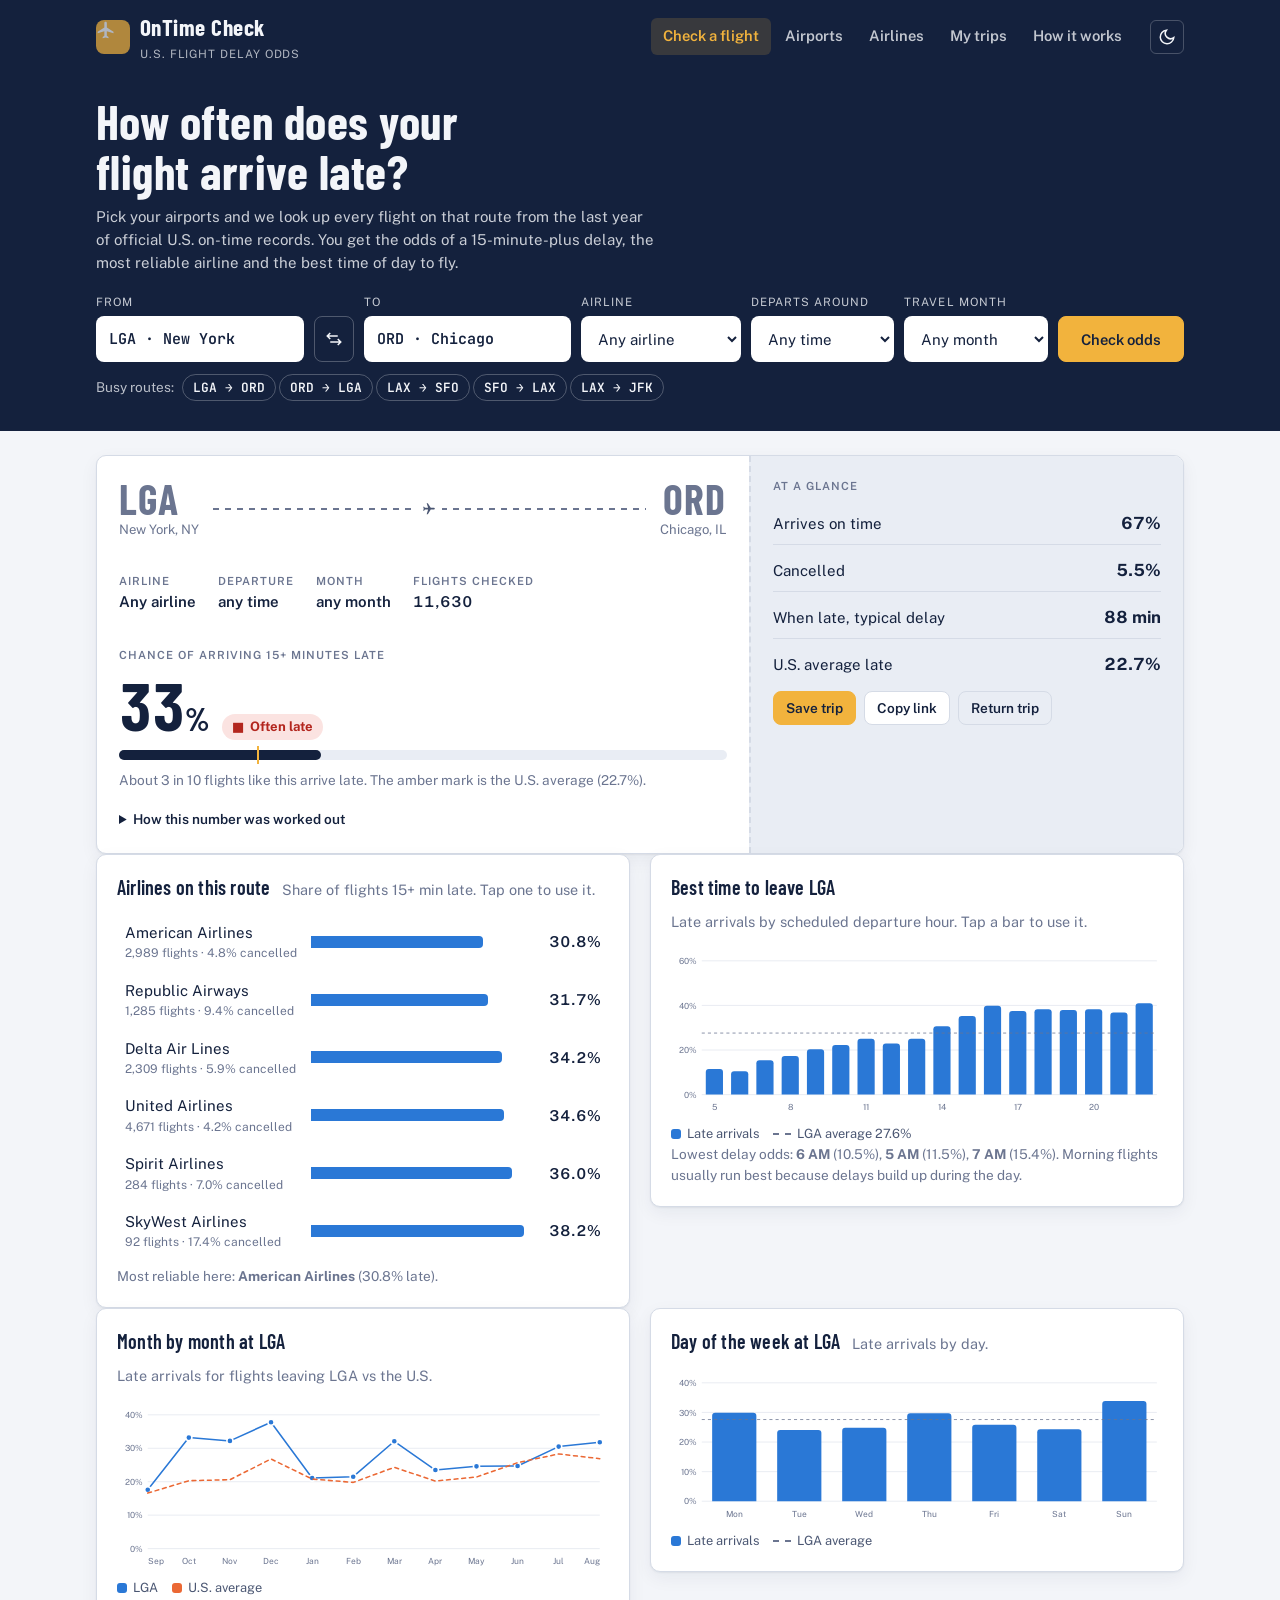
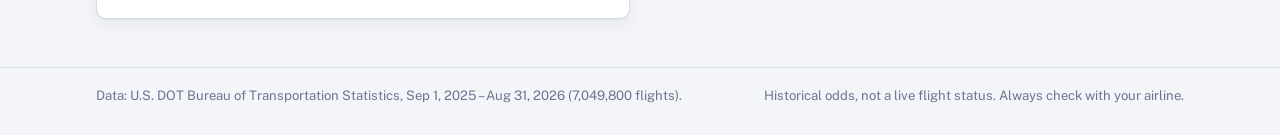
==== website/index.html @ 1e37e2f4 "Flight Delay Analysis BDA project: PySpark pipeline, dashboard and customer website - PySpark pipeli" ====
<!doctype html>
<html lang="en">
<head>
<meta charset="utf-8">
<meta name="viewport" content="width=device-width, initial-scale=1, viewport-fit=cover">
<title>OnTime Check</title>
<meta name="claude:viewport-fit-sides" content="cover">
<meta name="description" content="Check how often your U.S. flight arrives late, compare airlines on your route and find the best time to fly. Based on a year of official BTS on-time records.">
<link rel="icon" href="data:image/svg+xml,%3Csvg xmlns='http://www.w3.org/2000/svg' viewBox='0 0 32 32'%3E%3Crect width='32' height='32' rx='7' fill='%23f2b33d'/%3E%3Cpath transform='translate(4 4)' d='M21%2016v-2l-8-5V3.5C13%202.67%2012.33%202%2011.5%202S10%202.67%2010%203.5V9l-8%205v2l8-2.5V19l-2%201.5V22l3.5-1%203.5%201v-1.5L13%2019v-5.5l8%202.5z' fill='%2314213d'/%3E%3C/svg%3E">
<link rel="preconnect" href="https://fonts.googleapis.com">
<link rel="preconnect" href="https://fonts.gstatic.com" crossorigin>
<link rel="stylesheet" href="https://fonts.googleapis.com/css2?family=Barlow+Condensed:wght@600;700&family=JetBrains+Mono:wght@500;600&family=Public+Sans:wght@400;600;700&display=swap">
<link rel="stylesheet" href="styles.css">
</head>
<body>
<header class="top">
  <div class="wrap">
    <a class="brand" href="#check" aria-label="OnTime Check home">
      <span class="brand-mark" aria-hidden="true">
        <svg width="20" height="20" viewBox="0 0 24 24" fill="currentColor"><path d="M21 16v-2l-8-5V3.5C13 2.67 12.33 2 11.5 2S10 2.67 10 3.5V9l-8 5v2l8-2.5V19l-2 1.5V22l3.5-1 3.5 1v-1.5L13 19v-5.5l8 2.5z"/></svg>
      </span>
      <div><b>OnTime Check</b><span>U.S. flight delay odds</span></div>
    </a>
    <nav class="tabs" aria-label="Sections">
      <a href="#check" data-view="check">Check a flight</a>
      <a href="#airports" data-view="airports">Airports</a>
      <a href="#airlines" data-view="airlines">Airlines</a>
      <a href="#trips" data-view="trips">My trips <span class="badge-count" id="trip-count" hidden>0</span></a>
      <a href="#about" data-view="about">How it works</a>
    </nav>
    <button class="icon-btn" id="theme-toggle" type="button" aria-label="Switch light or dark theme" title="Switch theme">
      <svg width="18" height="18" viewBox="0 0 24 24" fill="none" stroke="currentColor" stroke-width="2"><path d="M21 12.8A9 9 0 1 1 11.2 3a7 7 0 0 0 9.8 9.8z"/></svg>
    </button>
  </div>
</header>

<section class="hero" id="hero">
  <div class="wrap">
    <h1>How often does your flight arrive late?</h1>
    <p class="lede">Pick your airports and we look up every flight on that route from the last year of
      official U.S. on-time records. You get the odds of a 15-minute-plus delay, the most reliable airline and the best time of day to fly.</p>
    <form class="searchbar" id="search" autocomplete="off" novalidate>
      <div class="field from">
        <label for="from">From</label>
        <div class="combo"><input id="from" name="from" placeholder="City or code, e.g. JFK" role="combobox" aria-expanded="false" aria-autocomplete="list" aria-controls="from-list" spellcheck="false"><ul class="combo-list" id="from-list" role="listbox" hidden></ul></div>
      </div>
      <button class="swap" type="button" id="swap" aria-label="Swap origin and destination" title="Swap">
        <svg width="18" height="18" viewBox="0 0 24 24" fill="none" stroke="currentColor" stroke-width="2"><path d="M7 4l-4 4 4 4M3 8h14M17 20l4-4-4-4M21 16H7"/></svg>
      </button>
      <div class="field to">
        <label for="to">To</label>
        <div class="combo"><input id="to" name="to" placeholder="City or code, e.g. LAX" role="combobox" aria-expanded="false" aria-autocomplete="list" aria-controls="to-list" spellcheck="false"><ul class="combo-list" id="to-list" role="listbox" hidden></ul></div>
      </div>
      <div class="field airline opt">
        <label for="airline">Airline</label>
        <select id="airline" name="airline"><option value="">Any airline</option></select>
      </div>
      <div class="field hour opt">
        <label for="hour">Departs around</label>
        <select id="hour" name="hour"><option value="">Any time</option></select>
      </div>
      <div class="field month opt">
        <label for="month">Travel month</label>
        <select id="month" name="month"><option value="">Any month</option></select>
      </div>
      <div class="go"><button class="btn primary" type="submit">Check odds</button></div>
    </form>
    <div class="example-row"><span style="opacity:.75">Busy routes:</span><span id="examples"></span></div>
  </div>
</section>

<main class="wrap" id="app">
  <noscript><div class="panel">This site needs JavaScript turned on.</div></noscript>
  <section id="view-check" data-section="check"></section>
  <section id="view-airports" data-section="airports" hidden></section>
  <section id="view-airlines" data-section="airlines" hidden></section>
  <section id="view-trips" data-section="trips" hidden></section>
  <section id="view-about" data-section="about" hidden></section>
</main>

<footer>
  <div class="wrap">
    <span id="footer-source">Data: U.S. DOT Bureau of Transportation Statistics, On-Time Reporting Carrier Performance.</span>
    <span>Historical odds, not a live flight status. Always check with your airline.</span>
  </div>
</footer>

<div class="toast" id="toast" role="status" aria-live="polite" hidden></div>

<script src="data/site-data.js"></script>
<script src="app.js"></script>
</body>
</html>
---- website/styles.css ----
/* Layout: a departures-board header band, then one working column of panels.
   Ink-navy + runway-amber identity; chart series use the validated dataviz pair. */
:root {
  --bg: #f3f5f9;
  --surface: #ffffff;
  --surface-2: #e9edf4;
  --ink: #14213d;
  --ink-2: #4a5672;
  --ink-3: #6b7590;
  --line: #d5dbe6;
  --board: #14213d;
  --board-ink: #f3f5f9;
  --amber: #f2b33d;
  --accent: #1f5fbf;
  --accent-ink: #ffffff;
  --series-1: #2a78d6;
  --series-2: #eb6834;
  --grid: #e3e7ef;
  --good: #1d7a46;
  --good-bg: #e2f3e9;
  --warn: #8a5a00;
  --warn-bg: #fdf0d2;
  --bad: #b3261e;
  --bad-bg: #fbe3e1;
  --shadow: 0 1px 2px rgba(20, 33, 61, .06), 0 6px 18px rgba(20, 33, 61, .06);
  --display: "Barlow Condensed", "Arial Narrow", "Roboto Condensed", sans-serif;
  --body: "Public Sans", "Segoe UI", system-ui, -apple-system, sans-serif;
  --mono: "JetBrains Mono", "Cascadia Mono", Consolas, ui-monospace, monospace;
  --radius: 10px;
  color-scheme: light;
}
@media (prefers-color-scheme: dark) {
  :root:not([data-theme="light"]) {
    --bg: #0d1424; --surface: #151f33; --surface-2: #1d2a42; --ink: #e8edf6; --ink-2: #b4bfd3;
    --ink-3: #8c98b0; --line: #2a3853; --board: #0a101d; --board-ink: #e8edf6; --amber: #f5bf57;
    --accent: #5b9bf0; --accent-ink: #0d1424; --series-1: #3987e5; --series-2: #d95926; --grid: #22304a;
    --good: #6fd39a; --good-bg: #133524; --warn: #f5c76b; --warn-bg: #3a2c0c; --bad: #ff8a80;
    --bad-bg: #3d1614; --shadow: 0 1px 2px rgba(0, 0, 0, .3), 0 6px 18px rgba(0, 0, 0, .25);
    color-scheme: dark;
  }
}
:root[data-theme="dark"] {
  --bg: #0d1424; --surface: #151f33; --surface-2: #1d2a42; --ink: #e8edf6; --ink-2: #b4bfd3;
  --ink-3: #8c98b0; --line: #2a3853; --board: #0a101d; --board-ink: #e8edf6; --amber: #f5bf57;
  --accent: #5b9bf0; --accent-ink: #0d1424; --series-1: #3987e5; --series-2: #d95926; --grid: #22304a;
  --good: #6fd39a; --good-bg: #133524; --warn: #f5c76b; --warn-bg: #3a2c0c; --bad: #ff8a80;
  --bad-bg: #3d1614; --shadow: 0 1px 2px rgba(0, 0, 0, .3), 0 6px 18px rgba(0, 0, 0, .25);
  color-scheme: dark;
}

* { box-sizing: border-box; }
[hidden] { display: none !important; }
html { -webkit-text-size-adjust: 100%; }
body {
  margin: 0; background: var(--bg); color: var(--ink);
  font: 15px/1.55 var(--body);
}
body::before {
  content: ""; position: fixed; inset: 0 0 auto; height: env(safe-area-inset-top, 0px);
  z-index: 10; background: var(--board);
}
.wrap {
  max-width: 1120px; margin: 0 auto;
  padding-left: max(16px, env(safe-area-inset-left, 0px));
  padding-right: max(16px, env(safe-area-inset-right, 0px));
}
a { color: var(--accent); }
h1, h2, h3 { font-family: var(--display); font-weight: 600; letter-spacing: .01em; text-wrap: balance; margin: 0; }
h2 { font-size: 1.7rem; line-height: 1.15; }
h3 { font-size: 1.25rem; line-height: 1.2; }
p { margin: 0; }
.code { font-family: var(--mono); font-weight: 600; letter-spacing: .02em; }
.num { font-variant-numeric: tabular-nums; }
.muted { color: var(--ink-3); }
.small { font-size: .85rem; }
:focus-visible { outline: 3px solid var(--amber); outline-offset: 2px; border-radius: 4px; }

/* Header band ---------------------------------------------------------------- */
.top {
  position: sticky; top: env(safe-area-inset-top, 0px); z-index: 5;
  background: var(--board); color: var(--board-ink);
}
.top .wrap { display: flex; align-items: center; gap: 16px; padding-block: 10px; flex-wrap: wrap; }
.brand { display: flex; align-items: center; gap: 10px; color: inherit; text-decoration: none; margin-right: auto; }
.brand-mark {
  width: 34px; height: 34px; border-radius: 8px; background: var(--amber); color: #14213d;
  display: grid; place-items: center; flex: none;
}
.brand b { font-family: var(--display); font-size: 1.45rem; font-weight: 700; letter-spacing: .02em; }
.brand span { display: block; font-size: .72rem; color: var(--board-ink); opacity: .7; letter-spacing: .08em; text-transform: uppercase; }
nav.tabs { display: flex; gap: 2px; flex-wrap: wrap; }
nav.tabs a {
  color: var(--board-ink); opacity: .78; text-decoration: none; padding: 7px 12px; border-radius: 6px;
  font-weight: 600; font-size: .92rem;
}
nav.tabs a:hover { opacity: 1; background: rgba(255, 255, 255, .08); }
nav.tabs a[aria-current="page"] { opacity: 1; background: rgba(242, 179, 61, .16); color: var(--amber); }
.icon-btn {
  background: transparent; border: 1px solid rgba(255, 255, 255, .22); color: var(--board-ink);
  border-radius: 6px; width: 34px; height: 34px; display: grid; place-items: center; cursor: pointer;
}
.badge-count {
  display: inline-block; min-width: 18px; padding: 0 5px; margin-left: 4px; border-radius: 9px;
  background: var(--amber); color: #14213d; font-size: .72rem; line-height: 18px; text-align: center;
}

/* Hero / search board -------------------------------------------------------- */
.hero { background: var(--board); color: var(--board-ink); padding-block: 22px 30px; }
.hero h1 { font-size: clamp(2rem, 5vw, 3rem); line-height: 1.05; font-weight: 700; max-width: 22ch; }
.hero p.lede { margin-top: 8px; max-width: 62ch; opacity: .82; }
.searchbar {
  margin-top: 20px; display: grid; gap: 10px;
  grid-template-columns: minmax(0, 1.3fr) auto minmax(0, 1.3fr) minmax(0, 1fr) minmax(0, .9fr) minmax(0, .9fr) auto;
  align-items: end;
}
.field { display: grid; gap: 4px; min-width: 0; }
.field label { font-size: .72rem; text-transform: uppercase; letter-spacing: .09em; opacity: .8; }
.hero .field input, .hero .field select {
  width: 100%; height: 46px; border-radius: 8px; border: 1px solid transparent;
  background: var(--surface); color: var(--ink); padding: 0 12px; font: inherit;
}
.hero .field input { font-family: var(--mono); font-weight: 600; }
.swap {
  height: 46px; width: 40px; border-radius: 8px; border: 1px solid rgba(255, 255, 255, .25);
  background: transparent; color: var(--board-ink); cursor: pointer; display: grid; place-items: center;
}
.btn {
  height: 42px; padding: 0 16px; border-radius: 8px; border: 1px solid var(--line); background: var(--surface);
  color: var(--ink); font: 600 .92rem var(--body); cursor: pointer; display: inline-flex; align-items: center; gap: 8px;
  text-decoration: none; white-space: nowrap;
}
.btn:hover { border-color: var(--ink-3); }
.btn.primary { background: var(--amber); border-color: var(--amber); color: #14213d; }
.btn.primary:hover { filter: brightness(1.05); }
.btn.small { height: 34px; padding: 0 12px; font-size: .85rem; }
.btn.ghost { background: transparent; }
.hero .btn.primary { height: 46px; padding: 0 22px; }
.example-row { margin-top: 12px; display: flex; gap: 8px; flex-wrap: wrap; align-items: center; font-size: .85rem; }
.chip {
  border: 1px solid rgba(255, 255, 255, .25); color: var(--board-ink); background: transparent;
  border-radius: 999px; padding: 4px 10px; font: 600 .8rem var(--mono); cursor: pointer;
}
.chip:hover { border-color: var(--amber); color: var(--amber); }

/* Combobox */
.combo { position: relative; }
.combo-list {
  position: absolute; z-index: 20; left: 0; right: 0; top: calc(100% + 4px); margin: 0; padding: 4px;
  list-style: none; background: var(--surface); color: var(--ink); border: 1px solid var(--line);
  border-radius: 8px; box-shadow: var(--shadow); max-height: 300px; overflow: auto; min-width: 240px;
}
.combo-list li { padding: 7px 9px; border-radius: 6px; cursor: pointer; display: flex; gap: 10px; align-items: baseline; }
.combo-list li[aria-selected="true"], .combo-list li:hover { background: var(--surface-2); }
.combo-list li .code { min-width: 3.2ch; }
.combo-list li small { color: var(--ink-3); margin-left: auto; white-space: nowrap; }

/* Main ------------------------------------------------------------------------ */
main { padding-block: 24px 48px; display: grid; gap: 20px; }
.panel {
  background: var(--surface); border: 1px solid var(--line); border-radius: var(--radius);
  padding: 20px; min-width: 0; box-shadow: var(--shadow);
}
.panel-head { display: flex; align-items: baseline; gap: 12px; flex-wrap: wrap; margin-bottom: 14px; }
.panel-head p { color: var(--ink-3); font-size: .9rem; }
.panel-head .spacer { margin-left: auto; }
.grid-2 { align-items: start; display: grid; grid-template-columns: repeat(2, minmax(0, 1fr)); gap: 20px; }
.grid-3 { display: grid; grid-template-columns: repeat(3, minmax(0, 1fr)); gap: 20px; }

/* Boarding-pass result */
.pass { display: grid; grid-template-columns: minmax(0, 1.5fr) minmax(0, 1fr); padding: 0; overflow: hidden; }
.pass-main { padding: 22px; display: grid; gap: 18px; align-content: start; min-width: 0; }
.pass-stub {
  padding: 22px; border-left: 2px dashed var(--line); background: var(--surface-2);
  display: grid; gap: 14px; align-content: start; min-width: 0;
}
.route-line { display: flex; align-items: center; gap: 14px; flex-wrap: wrap; }
.route-line .ap { display: grid; }
.route-line .ap .code { font-size: 2.6rem; line-height: 1; font-family: var(--display); font-weight: 700; letter-spacing: .03em; }
.route-line .ap span { font-size: .82rem; color: var(--ink-3); max-width: 22ch; }
.route-line .plane { flex: 1; min-width: 60px; height: 2px; background: repeating-linear-gradient(90deg, var(--ink-3) 0 6px, transparent 6px 12px); position: relative; }
.route-line .plane svg { position: absolute; left: 50%; top: 50%; background: var(--surface); padding: 6px 0; color: var(--ink-2); }
.meta-row { display: flex; gap: 22px; flex-wrap: wrap; }
.meta-row div { display: grid; }
.meta-row dt, .label {
  font-size: .7rem; text-transform: uppercase; letter-spacing: .09em; color: var(--ink-3); font-weight: 600;
}
.meta-row dd { margin: 0; font-weight: 600; }
.big-figure { display: flex; align-items: baseline; gap: 12px; flex-wrap: wrap; }
.big-figure .value { font-family: var(--display); font-size: 4.2rem; font-weight: 700; line-height: .9; }
.big-figure .value small { font-size: 2rem; }
.status {
  display: inline-flex; align-items: center; gap: 6px; padding: 3px 10px; border-radius: 999px;
  font-weight: 700; font-size: .82rem;
}
.status.good { color: var(--good); background: var(--good-bg); }
.status.warn { color: var(--warn); background: var(--warn-bg); }
.status.bad { color: var(--bad); background: var(--bad-bg); }
.meter { height: 10px; border-radius: 5px; background: var(--surface-2); position: relative; overflow: visible; }
.pass-stub .meter { background: var(--surface); }
.meter i { position: absolute; inset: 0 auto 0 0; border-radius: 5px; background: var(--ink); }
.meter b { position: absolute; top: -4px; bottom: -4px; width: 2px; background: var(--amber); }
.stat-list { display: grid; gap: 12px; }
.stat-list div { display: flex; justify-content: space-between; gap: 12px; align-items: baseline; border-bottom: 1px solid var(--line); padding-bottom: 8px; }
.stat-list div:last-child { border-bottom: 0; padding-bottom: 0; }
.stat-list strong { font-variant-numeric: tabular-nums; font-size: 1.05rem; }
.actions { display: flex; gap: 8px; flex-wrap: wrap; }
.explain { font-size: .85rem; color: var(--ink-2); }
.explain summary { cursor: pointer; font-weight: 600; color: var(--ink); }
.explain ol { margin: 8px 0 0; padding-left: 20px; display: grid; gap: 4px; }

/* Ranked bar list */
.bars { display: grid; gap: 4px; }
.bar-row {
  display: grid; grid-template-columns: minmax(0, 11rem) minmax(0, 1fr) 4.2rem; gap: 10px; align-items: center;
  padding: 6px 8px; border-radius: 6px; background: transparent; border: 0; color: inherit; font: inherit; text-align: left;
}
button.bar-row { cursor: pointer; }
button.bar-row:hover, .bar-row.active { background: var(--surface-2); }
.bar-row .name { overflow: hidden; text-overflow: ellipsis; white-space: nowrap; }
.bar-row .track { height: 12px; position: relative; }
.bar-row .track i { position: absolute; inset: 0 auto 0 0; border-radius: 0 4px 4px 0; background: var(--series-1); min-width: 2px; }
.bar-row.active .track i { background: var(--series-2); }
.bar-row .val { text-align: right; font-variant-numeric: tabular-nums; font-weight: 600; }
.bar-row .sub { font-size: .75rem; color: var(--ink-3); display: block; white-space: normal; }

/* Charts */
.chart { position: relative; }
.chart svg { display: block; width: 100%; height: auto; overflow: visible; }
.chart text { fill: var(--ink-3); font: 11px var(--body); }
.chart .tick line { stroke: var(--grid); }
.chart .ref { stroke: var(--ink-3); stroke-dasharray: 4 4; }
.chart .ref-label { fill: var(--ink-2); font-weight: 600; }
.chart .hit { fill: transparent; cursor: pointer; }
.tooltip {
  position: absolute; pointer-events: none; z-index: 4; background: var(--ink); color: var(--bg);
  padding: 6px 9px; border-radius: 6px; font-size: .8rem; white-space: nowrap; transform: translate(-50%, calc(-100% - 10px));
}
.legend { display: flex; gap: 14px; flex-wrap: wrap; font-size: .8rem; color: var(--ink-2); margin-top: 8px; }
.legend span { display: inline-flex; align-items: center; gap: 6px; }
.legend i { width: 10px; height: 10px; border-radius: 3px; display: inline-block; }
.legend i.dash { width: 18px; height: 0; border-radius: 0; border-top: 2px dashed var(--ink-3); }

/* Tables */
.table-wrap { overflow-x: auto; }
table { width: 100%; border-collapse: collapse; font-size: .9rem; }
th, td { padding: 8px 10px; text-align: left; border-bottom: 1px solid var(--line); white-space: nowrap; }
th { font-size: .72rem; text-transform: uppercase; letter-spacing: .08em; color: var(--ink-3); font-weight: 700; }
th button { all: unset; cursor: pointer; }
th button:focus-visible { outline: 3px solid var(--amber); }
td.n, th.n { text-align: right; font-variant-numeric: tabular-nums; }
tbody tr.clickable { cursor: pointer; }
tbody tr.clickable:hover { background: var(--surface-2); }
.toolbar { display: flex; gap: 10px; flex-wrap: wrap; align-items: center; margin-bottom: 12px; }
.toolbar input, .toolbar select, .panel select, .panel input[type="search"] {
  height: 38px; border-radius: 8px; border: 1px solid var(--line); background: var(--surface); color: var(--ink);
  padding: 0 10px; font: inherit; min-width: 0;
}
.seg { display: inline-flex; border: 1px solid var(--line); border-radius: 8px; overflow: hidden; }
.seg button { border: 0; background: transparent; color: var(--ink-2); padding: 7px 12px; font: 600 .85rem var(--body); cursor: pointer; }
.seg button[aria-pressed="true"] { background: var(--ink); color: var(--bg); }

/* KPI tiles (airport detail only) */
.tiles { display: grid; grid-template-columns: repeat(4, minmax(0, 1fr)); gap: 12px; }
.tile { border: 1px solid var(--line); border-radius: 8px; padding: 12px 14px; display: grid; gap: 2px; }
.tile strong { font-family: var(--display); font-size: 1.9rem; line-height: 1.1; font-variant-numeric: tabular-nums; }

/* Saved trips */
.trips { display: grid; grid-template-columns: repeat(auto-fill, minmax(260px, 1fr)); gap: 14px; }
.trip-card { border: 1px solid var(--line); border-radius: 10px; padding: 16px; display: grid; gap: 10px; background: var(--surface); }
.trip-card .route { font-family: var(--display); font-size: 1.8rem; font-weight: 700; letter-spacing: .03em; }
.empty { text-align: center; padding: 36px 16px; color: var(--ink-2); display: grid; gap: 12px; justify-items: center; }

.notice { border-radius: 8px; padding: 12px 14px; background: var(--warn-bg); color: var(--warn); font-weight: 600; }
.prose { max-width: 68ch; display: grid; gap: 12px; }
.prose ul { margin: 0; padding-left: 20px; display: grid; gap: 6px; }
.toast {
  position: fixed; left: 50%; bottom: calc(20px + env(safe-area-inset-bottom, 0px)); transform: translateX(-50%);
  background: var(--ink); color: var(--bg); padding: 10px 16px; border-radius: 8px; font-weight: 600; z-index: 30;
  box-shadow: var(--shadow);
}
footer { border-top: 1px solid var(--line); padding-block: 18px 28px; color: var(--ink-3); font-size: .82rem; }
footer .wrap { display: flex; gap: 12px; flex-wrap: wrap; justify-content: space-between; }

@media (max-width: 980px) {
  .searchbar { grid-template-columns: minmax(0, 1fr) auto minmax(0, 1fr); }
  .searchbar .field.airline, .searchbar .go { grid-column: 1 / -1; }
  .searchbar .field.hour { grid-column: 1 / 2; }
  .searchbar .field.month { grid-column: 3 / 4; }
  .searchbar .go .btn { width: 100%; justify-content: center; }
  .pass { grid-template-columns: minmax(0, 1fr); }
  .pass-stub { border-left: 0; border-top: 2px dashed var(--line); }
  .grid-3 { grid-template-columns: minmax(0, 1fr); }
  .tiles { grid-template-columns: repeat(2, minmax(0, 1fr)); }
}
@media (max-width: 720px) {
  .grid-2 { grid-template-columns: minmax(0, 1fr); }
  .searchbar { grid-template-columns: minmax(0, 1fr) minmax(0, 1fr); }
  .searchbar .swap { display: none; }
  .searchbar .field.airline { grid-column: 1 / -1; }
  .searchbar .field.hour { grid-column: 1 / 2; }
  .searchbar .field.month { grid-column: 2 / 3; }
  .bar-row { grid-template-columns: minmax(0, 7.5rem) minmax(0, 1fr) 3.8rem; }
  .big-figure .value { font-size: 3.4rem; }
  .route-line .ap .code { font-size: 2.1rem; }
  nav.tabs { width: 100%; overflow-x: auto; flex-wrap: nowrap; order: 3; }
  nav.tabs a { white-space: nowrap; }
}
@media (prefers-reduced-motion: no-preference) {
  .meter i, .bar-row .track i { transition: width .35s ease; }
}
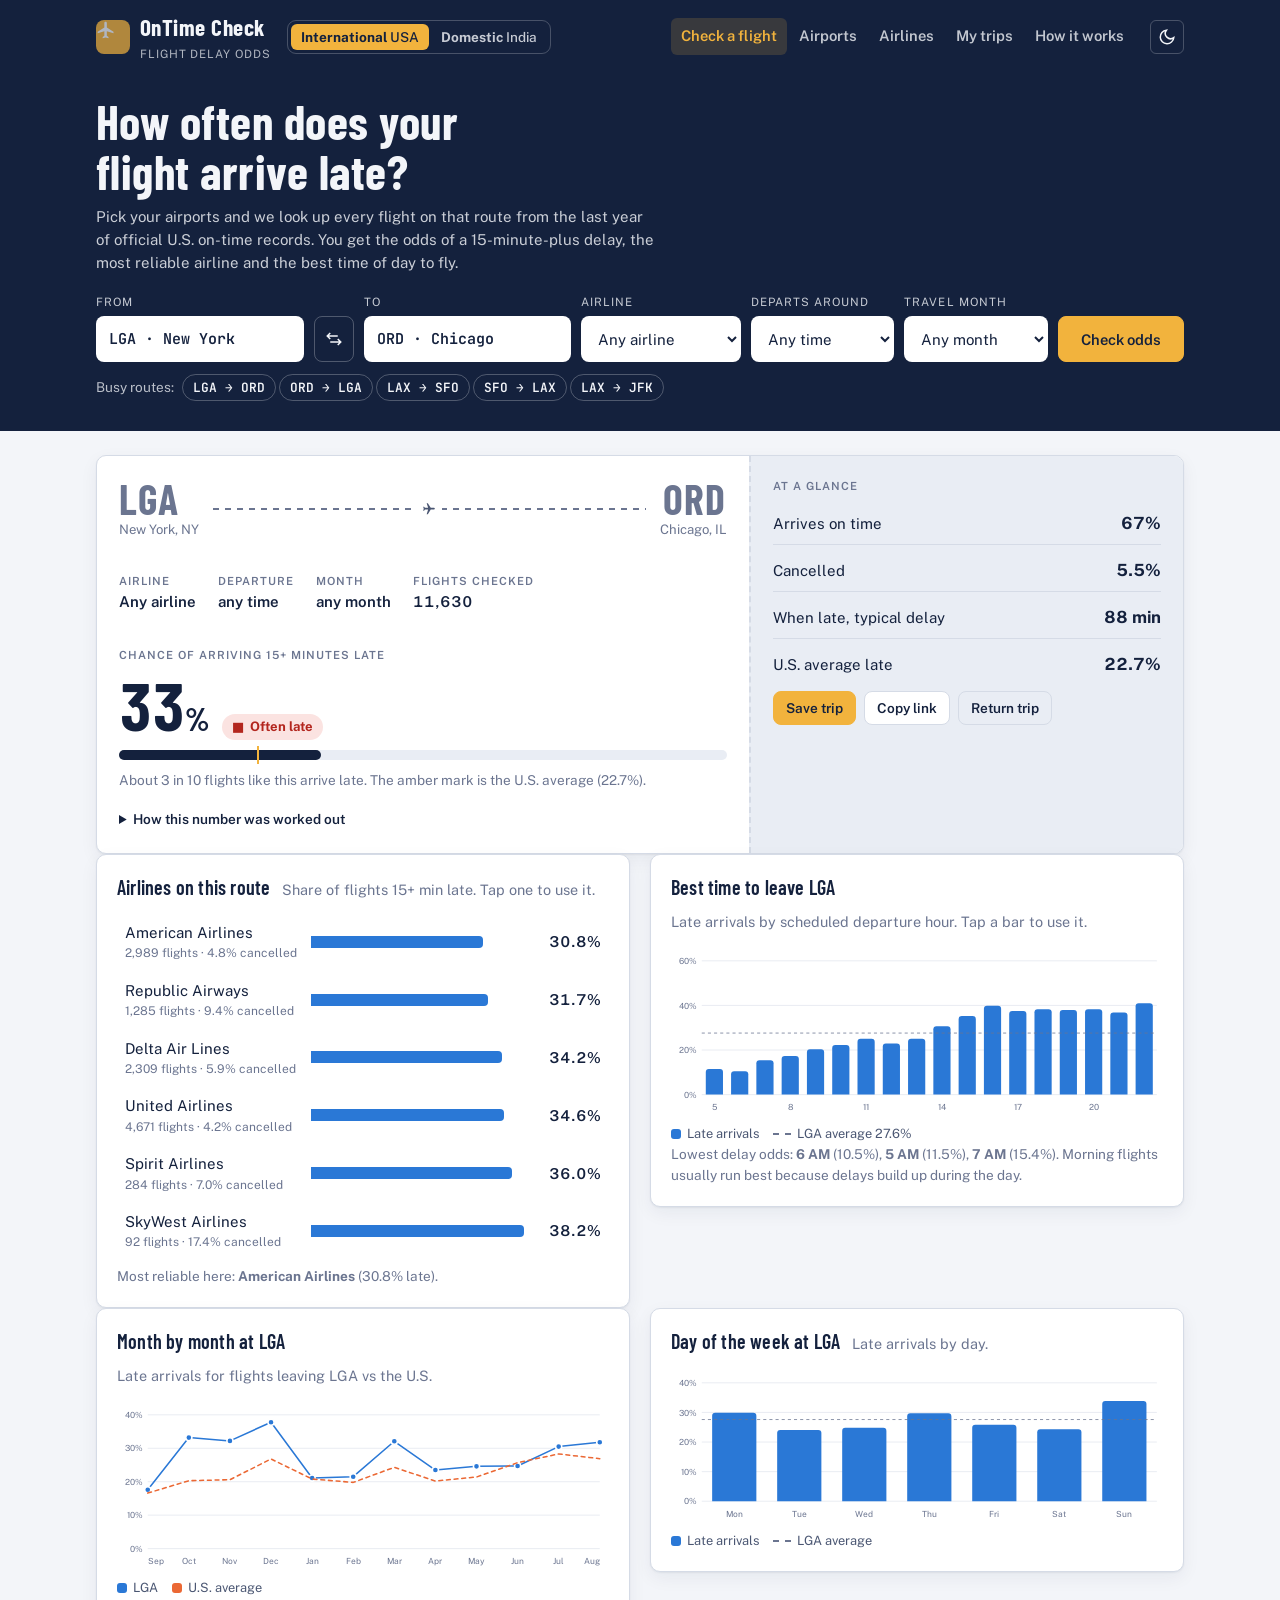
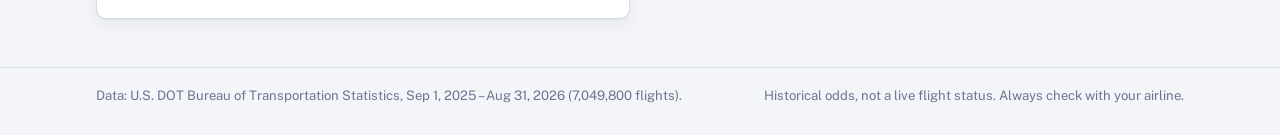
==== commit 22e54297: "Add Domestic (India) data option alongside International (USA) - make_india_data.py: simulated India" ====
--- a/website/index.html
+++ b/website/index.html
@@ -5,7 +5,7 @@
 <meta name="viewport" content="width=device-width, initial-scale=1, viewport-fit=cover">
 <title>OnTime Check</title>
 <meta name="claude:viewport-fit-sides" content="cover">
-<meta name="description" content="Check how often your U.S. flight arrives late, compare airlines on your route and find the best time to fly. Based on a year of official BTS on-time records.">
+<meta name="description" content="Check how often your flight arrives late, compare airlines on your route and find the best time to fly. International (USA, official BTS records) and Domestic (India) options.">
 <link rel="icon" href="data:image/svg+xml,%3Csvg xmlns='http://www.w3.org/2000/svg' viewBox='0 0 32 32'%3E%3Crect width='32' height='32' rx='7' fill='%23f2b33d'/%3E%3Cpath transform='translate(4 4)' d='M21%2016v-2l-8-5V3.5C13%202.67%2012.33%202%2011.5%202S10%202.67%2010%203.5V9l-8%205v2l8-2.5V19l-2%201.5V22l3.5-1%203.5%201v-1.5L13%2019v-5.5l8%202.5z' fill='%2314213d'/%3E%3C/svg%3E">
 <link rel="preconnect" href="https://fonts.googleapis.com">
 <link rel="preconnect" href="https://fonts.gstatic.com" crossorigin>
@@ -19,8 +19,9 @@
       <span class="brand-mark" aria-hidden="true">
         <svg width="20" height="20" viewBox="0 0 24 24" fill="currentColor"><path d="M21 16v-2l-8-5V3.5C13 2.67 12.33 2 11.5 2S10 2.67 10 3.5V9l-8 5v2l8-2.5V19l-2 1.5V22l3.5-1 3.5 1v-1.5L13 19v-5.5l8 2.5z"/></svg>
       </span>
-      <div><b>OnTime Check</b><span>U.S. flight delay odds</span></div>
+      <div><b>OnTime Check</b><span id="brand-sub">Flight delay odds</span></div>
     </a>
+    <div class="ds-switch" id="dataset-switch" role="group" aria-label="Choose flights"></div>
     <nav class="tabs" aria-label="Sections">
       <a href="#check" data-view="check">Check a flight</a>
       <a href="#airports" data-view="airports">Airports</a>
@@ -37,8 +38,9 @@
 <section class="hero" id="hero">
   <div class="wrap">
     <h1>How often does your flight arrive late?</h1>
-    <p class="lede">Pick your airports and we look up every flight on that route from the last year of
-      official U.S. on-time records. You get the odds of a 15-minute-plus delay, the most reliable airline and the best time of day to fly.</p>
+    <p class="lede" id="hero-lede">Pick your airports and we look up every flight on that route from a year of on-time records.
+      You get the odds of a 15-minute-plus delay, the most reliable airline and the best time of day to fly.</p>
+    <p class="sim-banner" id="sim-banner" role="note" hidden><b>Simulated data.</b> India's DGCA does not publish flight-by-flight records, so these flights are generated with real airports, airlines and routes, with delay rates calibrated to DGCA on-time figures. Use them as a guide, not as real history.</p>
     <form class="searchbar" id="search" autocomplete="off" novalidate>
       <div class="field from">
         <label for="from">From</label>
@@ -80,14 +82,15 @@
 
 <footer>
   <div class="wrap">
-    <span id="footer-source">Data: U.S. DOT Bureau of Transportation Statistics, On-Time Reporting Carrier Performance.</span>
+    <span id="footer-source">Data: U.S. DOT Bureau of Transportation Statistics and simulated Indian domestic flights.</span>
     <span>Historical odds, not a live flight status. Always check with your airline.</span>
   </div>
 </footer>
 
 <div class="toast" id="toast" role="status" aria-live="polite" hidden></div>
 
-<script src="data/site-data.js"></script>
+<script src="data/site-data-usa.js"></script>
+<script src="data/site-data-india.js"></script>
 <script src="app.js"></script>
 </body>
 </html>
--- a/website/styles.css
+++ b/website/styles.css
@@ -81,7 +81,23 @@
   background: var(--board); color: var(--board-ink);
 }
 .top .wrap { display: flex; align-items: center; gap: 16px; padding-block: 10px; flex-wrap: wrap; }
-.brand { display: flex; align-items: center; gap: 10px; color: inherit; text-decoration: none; margin-right: auto; }
+.brand { display: flex; align-items: center; gap: 10px; color: inherit; text-decoration: none; }
+.ds-switch {
+  display: inline-flex; margin-right: auto; padding: 3px; gap: 2px; border-radius: 9px;
+  border: 1px solid rgba(255, 255, 255, .22);
+}
+.ds-switch button {
+  border: 0; background: transparent; color: var(--board-ink); opacity: .8; padding: 5px 10px; border-radius: 6px;
+  font: 500 .85rem var(--body); cursor: pointer; white-space: nowrap;
+}
+.ds-switch button b { font-weight: 700; }
+.ds-switch button:hover { opacity: 1; }
+.ds-switch button[aria-pressed="true"] { background: var(--amber); color: #14213d; opacity: 1; }
+.sim-banner {
+  margin-top: 12px; max-width: 70ch; padding: 10px 14px; border-radius: 8px; font-size: .88rem;
+  background: rgba(242, 179, 61, .14); border: 1px solid rgba(242, 179, 61, .45); color: var(--board-ink);
+}
+.sim-banner b { color: var(--amber); }
 .brand-mark {
   width: 34px; height: 34px; border-radius: 8px; background: var(--amber); color: #14213d;
   display: grid; place-items: center; flex: none;
@@ -90,7 +106,7 @@
 .brand span { display: block; font-size: .72rem; color: var(--board-ink); opacity: .7; letter-spacing: .08em; text-transform: uppercase; }
 nav.tabs { display: flex; gap: 2px; flex-wrap: wrap; }
 nav.tabs a {
-  color: var(--board-ink); opacity: .78; text-decoration: none; padding: 7px 12px; border-radius: 6px;
+  color: var(--board-ink); opacity: .78; text-decoration: none; padding: 7px 10px; border-radius: 6px;
   font-weight: 600; font-size: .92rem;
 }
 nav.tabs a:hover { opacity: 1; background: rgba(255, 255, 255, .08); }
@@ -303,6 +319,9 @@
   .big-figure .value { font-size: 3.4rem; }
   .route-line .ap .code { font-size: 2.1rem; }
   nav.tabs { width: 100%; overflow-x: auto; flex-wrap: nowrap; order: 3; }
+  .brand { margin-right: auto; }
+  .ds-switch { order: 2; margin-right: 0; width: 100%; }
+  .ds-switch button { flex: 1; }
   nav.tabs a { white-space: nowrap; }
 }
 @media (prefers-reduced-motion: no-preference) {
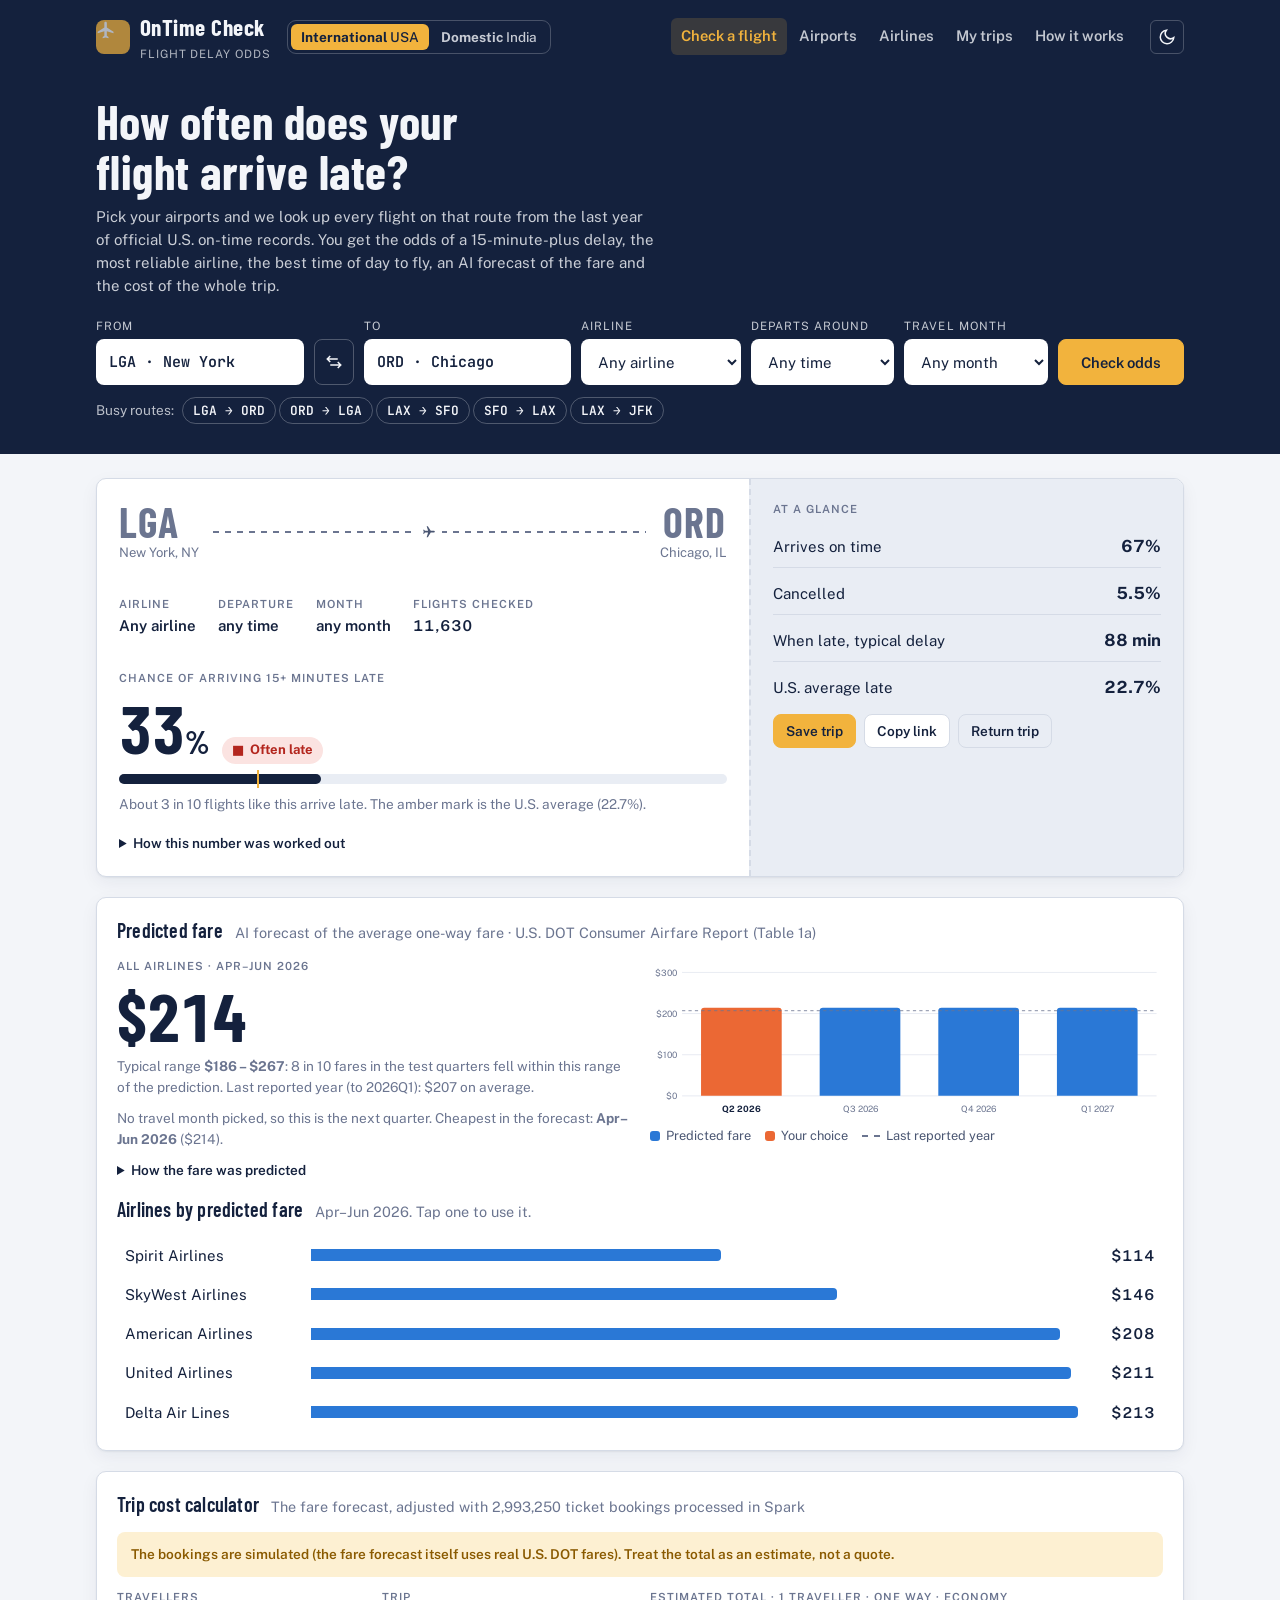
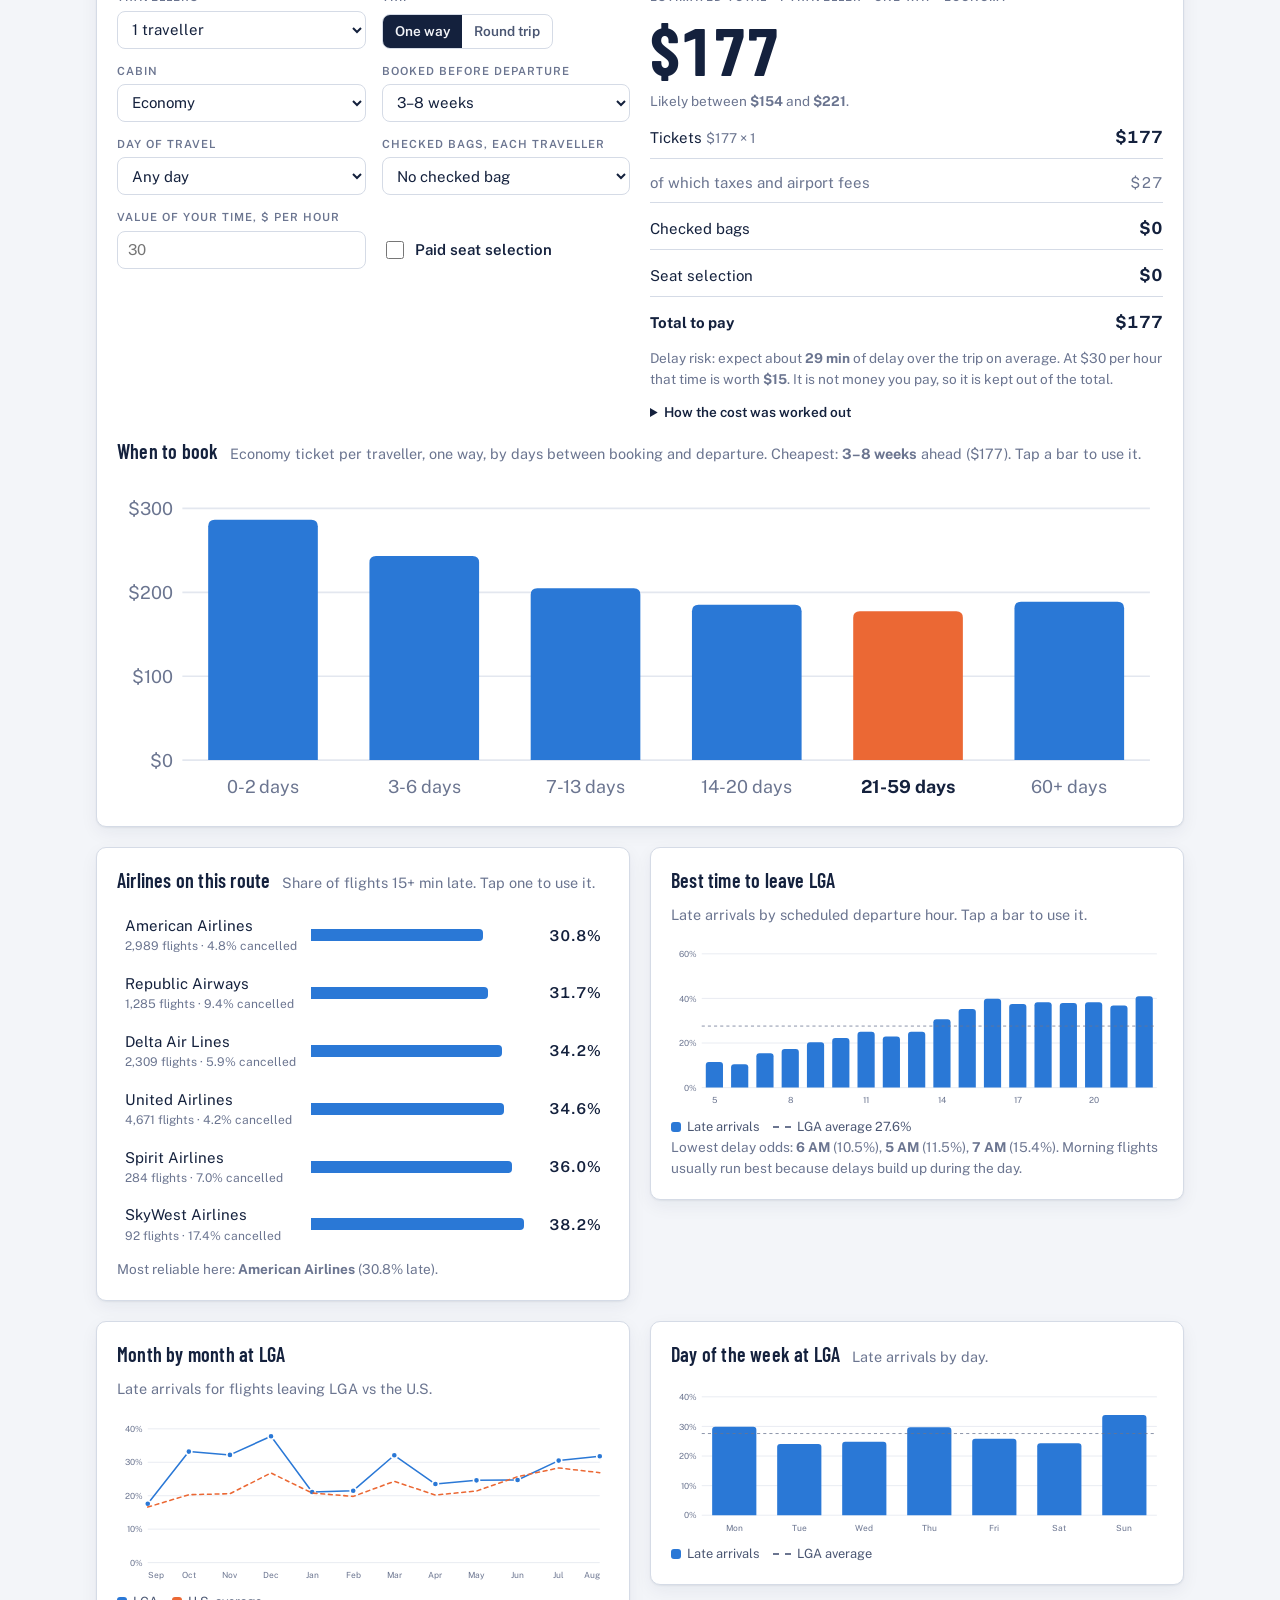
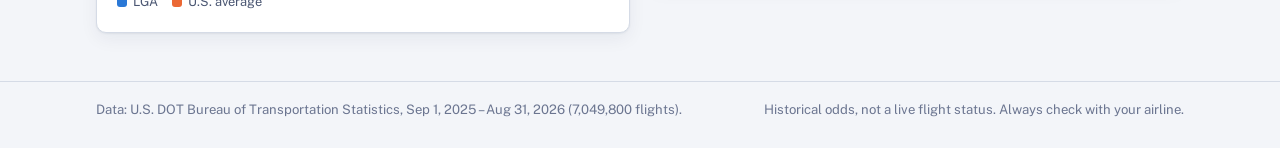
==== commit 932f46ad: "Add fare price forecasting and trip cost models with website views Adds fare price model, trip cost " ====
--- a/website/index.html
+++ b/website/index.html
@@ -5,7 +5,7 @@
 <meta name="viewport" content="width=device-width, initial-scale=1, viewport-fit=cover">
 <title>OnTime Check</title>
 <meta name="claude:viewport-fit-sides" content="cover">
-<meta name="description" content="Check how often your flight arrives late, compare airlines on your route and find the best time to fly. International (USA, official BTS records) and Domestic (India) options.">
+<meta name="description" content="Check how often your flight arrives late, see a predicted fare, compare airlines on your route and find the best time to fly. International (USA, official BTS records) and Domestic (India) options.">
 <link rel="icon" href="data:image/svg+xml,%3Csvg xmlns='http://www.w3.org/2000/svg' viewBox='0 0 32 32'%3E%3Crect width='32' height='32' rx='7' fill='%23f2b33d'/%3E%3Cpath transform='translate(4 4)' d='M21%2016v-2l-8-5V3.5C13%202.67%2012.33%202%2011.5%202S10%202.67%2010%203.5V9l-8%205v2l8-2.5V19l-2%201.5V22l3.5-1%203.5%201v-1.5L13%2019v-5.5l8%202.5z' fill='%2314213d'/%3E%3C/svg%3E">
 <link rel="preconnect" href="https://fonts.googleapis.com">
 <link rel="preconnect" href="https://fonts.gstatic.com" crossorigin>
@@ -39,7 +39,7 @@
   <div class="wrap">
     <h1>How often does your flight arrive late?</h1>
     <p class="lede" id="hero-lede">Pick your airports and we look up every flight on that route from a year of on-time records.
-      You get the odds of a 15-minute-plus delay, the most reliable airline and the best time of day to fly.</p>
+      You get the odds of a 15-minute-plus delay, the most reliable airline, the best time of day to fly, an AI forecast of the fare and the cost of the whole trip.</p>
     <p class="sim-banner" id="sim-banner" role="note" hidden><b>Simulated data.</b> India's DGCA does not publish flight-by-flight records, so these flights are generated with real airports, airlines and routes, with delay rates calibrated to DGCA on-time figures. Use them as a guide, not as real history.</p>
     <form class="searchbar" id="search" autocomplete="off" novalidate>
       <div class="field from">
@@ -91,6 +91,10 @@
 
 <script src="data/site-data-usa.js"></script>
 <script src="data/site-data-india.js"></script>
+<script src="data/price-data-usa.js"></script>
+<script src="data/price-data-india.js"></script>
+<script src="data/cost-data-usa.js"></script>
+<script src="data/cost-data-india.js"></script>
 <script src="app.js"></script>
 </body>
 </html>
--- a/website/styles.css
+++ b/website/styles.css
@@ -172,6 +172,8 @@
 
 /* Main ------------------------------------------------------------------------ */
 main { padding-block: 24px 48px; display: grid; gap: 20px; }
+main > section { min-width: 0; display: grid; gap: 20px; }
+#airport-detail, #airline-detail { min-width: 0; }
 .panel {
   background: var(--surface); border: 1px solid var(--line); border-radius: var(--radius);
   padding: 20px; min-width: 0; box-shadow: var(--shadow);
@@ -267,7 +269,15 @@
 tbody tr.clickable { cursor: pointer; }
 tbody tr.clickable:hover { background: var(--surface-2); }
 .toolbar { display: flex; gap: 10px; flex-wrap: wrap; align-items: center; margin-bottom: 12px; }
-.toolbar input, .toolbar select, .panel select, .panel input[type="search"] {
+/* Trip cost calculator */
+.cost-form { display: grid; grid-template-columns: repeat(2, minmax(0, 1fr)); gap: 14px 16px; align-content: start; }
+.cost-form .field label, .cost-form .field-label { font-size: .7rem; text-transform: uppercase; letter-spacing: .09em; color: var(--ink-3); font-weight: 600; opacity: 1; }
+.cost-form .seg { justify-self: start; }
+.cost-form .check { display: flex; align-items: center; gap: 8px; align-self: end; min-height: 38px; font-weight: 600; cursor: pointer; }
+.cost-form .check input { width: 18px; height: 18px; accent-color: var(--ink); }
+@media (max-width: 420px) { .cost-form { grid-template-columns: minmax(0, 1fr); } }
+
+.toolbar input, .toolbar select, .panel select, .panel input[type="search"], .panel input[type="number"] {
   height: 38px; border-radius: 8px; border: 1px solid var(--line); background: var(--surface); color: var(--ink);
   padding: 0 10px; font: inherit; min-width: 0;
 }
